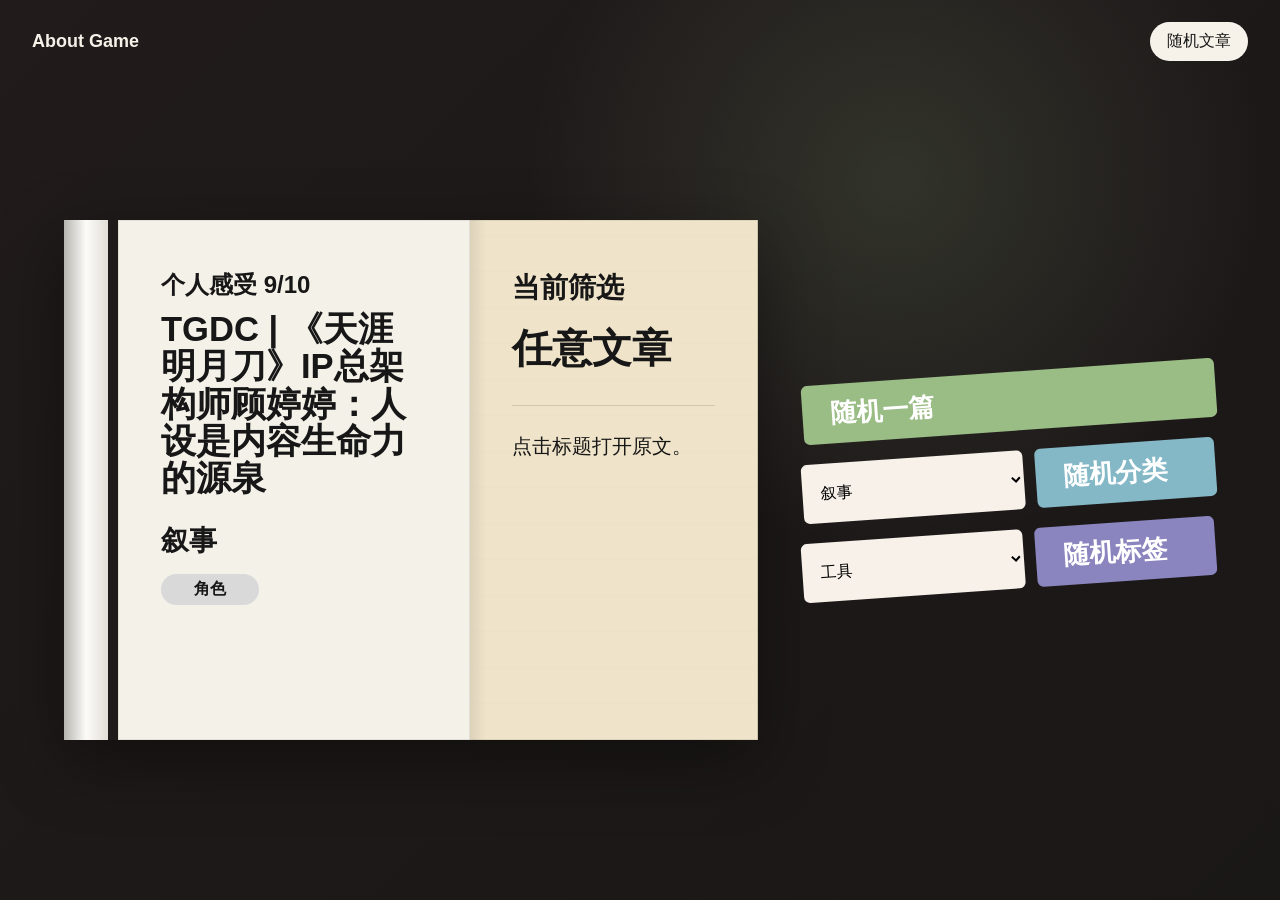
==== index.html @ 3950260c "Add files via upload" ====
<!doctype html>
<html lang="zh-CN">
  <head>
    <meta charset="UTF-8" />
    <meta name="viewport" content="width=device-width, initial-scale=1.0" />
    <title>About Game</title>
    <link rel="stylesheet" href="styles.css?v=2" />
  </head>
  <body class="reader-page">
    <header class="topbar">
      <a class="brand" href="index.html">About Game</a>
      <nav class="nav">
        <a class="active" href="index.html">随机文章</a>
      </nav>
    </header>

    <main class="reader-shell">
      <section class="book-stage" aria-label="随机文章书本">
        <div class="book" id="book">
          <div class="book-spine" aria-hidden="true"></div>
          <article class="page page-left">
            <p class="rating" id="articleRating">个人感受 --/10</p>
            <h1>
              <a id="articleTitle" href="#" target="_blank" rel="noreferrer">点击右侧按钮随机一篇文章</a>
            </h1>
            <p class="category" id="articleCategory">游戏设计文章库</p>
            <div class="pill-row" id="articleTags">
              <span class="pill">设计理论</span>
              <span class="pill">叙事</span>
              <span class="pill">战斗</span>
            </div>
          </article>
          <article class="page page-right">
            <p class="page-kicker">当前筛选</p>
            <p class="filter-text" id="filterText">任意文章</p>
            <p class="hint">点击标题打开原文。</p>
          </article>
        </div>
      </section>

      <aside class="random-panel" aria-label="随机控制">
        <button class="action-button primary" id="randomAny" type="button">随机一篇</button>
        <div class="selector-line">
          <select id="categorySelect" aria-label="选择分类"></select>
          <button class="action-button category-button" id="randomCategory" type="button">随机分类</button>
        </div>
        <div class="selector-line">
          <select id="tagSelect" aria-label="选择标签"></select>
          <button class="action-button tag-button" id="randomTag" type="button">随机标签</button>
        </div>
        <p class="empty-note" id="emptyNote" hidden>这个筛选下还没有文章。</p>
      </aside>
    </main>

    <script src="data.js"></script>
    <script src="app.js?v=3"></script>
  </body>
</html>
---- styles.css ----
:root {
  --ink: #181717;
  --paper: #f3f1e8;
  --paper-deep: #e4d2ad;
  --line: #d7d1c1;
  --bg: #211b1b;
  --green: #9abc85;
  --violet: #8b85bf;
  --blue: #85b8c7;
  --red: #c76f66;
  --panel: #fffaf0;
}

* {
  box-sizing: border-box;
}

body {
  margin: 0;
  min-height: 100vh;
  color: var(--ink);
  font-family: "Microsoft YaHei", "PingFang SC", "Noto Sans SC", Arial, sans-serif;
}

a {
  color: inherit;
}

button,
input,
select {
  font: inherit;
}

button:disabled {
  cursor: wait;
  opacity: 0.64;
}

.topbar {
  align-items: center;
  display: flex;
  gap: 24px;
  justify-content: space-between;
  left: 0;
  padding: 22px 32px;
  position: fixed;
  right: 0;
  top: 0;
  z-index: 10;
}

.brand {
  color: #f6f2e9;
  font-size: 18px;
  font-weight: 800;
  text-decoration: none;
}

.nav {
  display: flex;
  gap: 10px;
}

.nav a {
  border: 1px solid rgba(255, 255, 255, 0.22);
  border-radius: 999px;
  color: #f6f2e9;
  padding: 8px 16px;
  text-decoration: none;
}

.nav a.active,
.nav a:hover {
  background: #f6f2e9;
  color: var(--ink);
}

.reader-page {
  background:
    radial-gradient(circle at 70% 20%, rgba(154, 188, 133, 0.16), transparent 32%),
    linear-gradient(135deg, #211b1b 0%, #1a1717 100%);
}

.reader-shell {
  align-items: center;
  display: grid;
  gap: 44px;
  grid-template-columns: minmax(580px, 780px) minmax(300px, 430px);
  min-height: 100vh;
  padding: 108px 5vw 48px;
}

.book-stage {
  perspective: 1600px;
}

.book {
  display: grid;
  filter: drop-shadow(0 22px 34px rgba(0, 0, 0, 0.4));
  grid-template-columns: 54px minmax(260px, 1fr) minmax(240px, 0.82fr);
  min-height: 520px;
  position: relative;
  transform-style: preserve-3d;
}

.book-spine {
  background:
    linear-gradient(90deg, rgba(0, 0, 0, 0.25), rgba(255, 255, 255, 0.72), rgba(0, 0, 0, 0.08)),
    var(--paper);
  border-right: 10px solid #1f1b1a;
}

.page {
  background: var(--paper);
  border: 1px solid rgba(0, 0, 0, 0.08);
  min-width: 0;
  padding: 48px 42px;
}

.page-left {
  transform-origin: right center;
}

.page-right {
  background:
    linear-gradient(90deg, rgba(0, 0, 0, 0.08), transparent 16px),
    repeating-linear-gradient(0deg, transparent 0, transparent 35px, rgba(215, 209, 193, 0.22) 36px),
    #efe4c9;
  border-left: 0;
}

.book.turning .page-left {
  animation: flipPage 720ms cubic-bezier(0.2, 0.8, 0.2, 1);
}

@keyframes flipPage {
  0% {
    transform: rotateY(0deg);
  }
  45% {
    filter: brightness(0.86);
    transform: rotateY(-76deg);
  }
  100% {
    transform: rotateY(0deg);
  }
}

.page-kicker {
  font-size: 28px;
  font-weight: 900;
  margin: 0;
}

.rating {
  font-size: 24px;
  font-weight: 900;
  margin: 0 0 10px;
}

.page h1 {
  font-size: clamp(28px, 2.7vw, 38px);
  letter-spacing: 0;
  line-height: 1.08;
  margin: 10px 0 24px;
  overflow-wrap: anywhere;
}

.page h1 a {
  cursor: pointer;
  position: relative;
  text-decoration: none;
  z-index: 2;
}

.page h1 a:hover {
  text-decoration: underline;
  text-decoration-thickness: 4px;
}

.category {
  font-size: 28px;
  font-weight: 900;
  margin: 0 0 14px;
}

.pill-row,
.chip-list {
  display: flex;
  flex-wrap: wrap;
  gap: 10px;
}

.pill {
  background: #d9d9d9;
  border-radius: 999px;
  font-weight: 800;
  min-width: 98px;
  padding: 5px 18px;
  text-align: center;
}

.filter-text {
  font-size: 40px;
  font-weight: 900;
  line-height: 1.15;
  margin: 18px 0;
}

.hint {
  border-top: 1px solid rgba(0, 0, 0, 0.12);
  font-size: 20px;
  line-height: 1.65;
  margin-top: 34px;
  padding-top: 24px;
}

.random-panel {
  color: #f8f2ea;
  display: grid;
  gap: 20px;
}

.action-button,
.submit-button,
.ghost-button,
.danger-button {
  border: 0;
  cursor: pointer;
  font-weight: 850;
}

.action-button {
  border-radius: 6px;
  color: white;
  font-size: 26px;
  min-height: 58px;
  padding: 12px 28px;
  text-align: left;
  transform: rotate(-4deg);
  transition:
    transform 160ms ease,
    filter 160ms ease;
}

.action-button:hover {
  filter: brightness(1.08);
  transform: rotate(-2deg) translateX(8px);
}

.primary {
  background: var(--green);
}

.category-button {
  background: var(--blue);
}

.tag-button {
  background: var(--violet);
}

.selector-line {
  display: grid;
  gap: 12px;
  grid-template-columns: minmax(0, 1fr) 180px;
  transform: rotate(-4deg);
  transition: transform 160ms ease;
}

.selector-line:hover {
  transform: rotate(-2deg) translateX(8px);
}

.selector-line select {
  background: #f7f1e9;
  border: 0;
  border-radius: 6px;
  min-width: 0;
  padding: 0 14px;
}

.selector-line .action-button,
.selector-line .action-button:hover {
  transform: none;
}

.empty-note {
  color: #ffd9d4;
  font-weight: 700;
}

.manage-page {
  background: #f1ede3;
}

.manage-page .topbar {
  background: #211b1b;
  position: sticky;
}

.manage-shell {
  display: grid;
  gap: 26px;
  grid-template-columns: minmax(320px, 420px) minmax(0, 1fr);
  padding: 32px;
}

.editor-panel,
.library-panel {
  background: var(--panel);
  border: 1px solid var(--line);
  border-radius: 8px;
  padding: 24px;
}

.editor-panel {
  align-self: start;
  position: sticky;
  top: 96px;
}

.panel-heading {
  align-items: center;
  display: flex;
  gap: 18px;
  justify-content: space-between;
  margin-bottom: 20px;
}

.panel-heading h1 {
  font-size: 28px;
  margin: 0;
}

.panel-heading p {
  color: #766c60;
  font-weight: 700;
  margin: 6px 0 0;
}

form {
  display: grid;
  gap: 16px;
}

label {
  display: grid;
  gap: 8px;
  font-weight: 850;
}

input,
select {
  border: 1px solid #cfc7b7;
  border-radius: 6px;
  min-height: 44px;
  padding: 10px 12px;
}

fieldset {
  border: 0;
  margin: 0;
  padding: 0;
}

legend {
  font-weight: 850;
  margin-bottom: 8px;
}

.input-row {
  display: grid;
  gap: 8px;
  grid-template-columns: minmax(0, 1fr) 96px;
}

.fetch-title-button {
  min-height: 44px;
}

.field-note {
  color: #7a7165;
  font-size: 13px;
  font-weight: 700;
}

.field-note.success {
  color: #477a3b;
}

.field-note.error {
  color: #9a3b32;
}

.field-note.loading {
  color: #5b6997;
}

.form-grid {
  display: grid;
  gap: 12px;
  grid-template-columns: 1fr 110px;
}

.choice-field {
  display: grid;
  gap: 10px;
}

.choice-grid {
  display: flex;
  flex-wrap: wrap;
  gap: 8px;
}

.choice-chip {
  display: inline-flex;
  font-weight: 850;
}

.choice-chip input {
  height: 1px;
  min-height: 0;
  opacity: 0;
  padding: 0;
  position: absolute;
  width: 1px;
}

.choice-chip span {
  background: #e6dfd4;
  border: 1px solid transparent;
  border-radius: 999px;
  cursor: pointer;
  padding: 7px 12px;
  transition:
    background 140ms ease,
    border-color 140ms ease,
    color 140ms ease;
}

.choice-chip input:checked + span {
  background: var(--ink);
  border-color: var(--ink);
  color: #fffaf0;
}

.choice-chip input:focus-visible + span {
  outline: 3px solid rgba(133, 184, 199, 0.7);
  outline-offset: 2px;
}

.choice-field > input {
  margin-top: 2px;
}

.rating-field {
  gap: 10px;
}

.rating-field strong {
  color: #477a3b;
  font-size: 22px;
}

input[type="range"] {
  appearance: none;
  background: linear-gradient(90deg, var(--green) 0 var(--range-value, 78%), #ddd5c8 var(--range-value, 78%) 100%);
  border: 0;
  border-radius: 999px;
  height: 12px;
  min-height: 12px;
  padding: 0;
}

input[type="range"]::-webkit-slider-thumb {
  appearance: none;
  background: var(--ink);
  border: 3px solid #fffaf0;
  border-radius: 50%;
  box-shadow: 0 2px 6px rgba(0, 0, 0, 0.28);
  height: 28px;
  width: 28px;
}

input[type="range"]::-moz-range-thumb {
  background: var(--ink);
  border: 3px solid #fffaf0;
  border-radius: 50%;
  box-shadow: 0 2px 6px rgba(0, 0, 0, 0.28);
  height: 22px;
  width: 22px;
}

.submit-button {
  background: var(--ink);
  border-radius: 6px;
  color: white;
  min-height: 48px;
}

.ghost-button,
.danger-button {
  border-radius: 6px;
  min-height: 36px;
  padding: 8px 12px;
}

.ghost-button {
  background: #ebe5da;
}

.danger-button {
  background: #ffe2de;
  color: #8e2f26;
}

.search-input {
  max-width: 320px;
  width: 42%;
}

.library-tools {
  align-items: center;
  display: flex;
  flex-wrap: wrap;
  gap: 10px;
  justify-content: flex-end;
  min-width: min(100%, 520px);
}

.library-tools .search-input {
  flex: 1 1 220px;
  width: auto;
}

.import-export-status {
  color: #766c60;
  flex-basis: 100%;
  font-size: 13px;
  font-weight: 800;
  margin: 0;
  min-height: 18px;
  text-align: right;
}

.import-export-status.success {
  color: #477a3b;
}

.import-export-status.error {
  color: #9a3b32;
}

.taxonomy-row {
  border-bottom: 1px solid var(--line);
  border-top: 1px solid var(--line);
  display: grid;
  gap: 18px;
  grid-template-columns: 1fr 1fr;
  margin-bottom: 18px;
  padding: 18px 0;
}

.mini-chip {
  background: #e4ddd0;
  border-radius: 999px;
  color: #3d3832;
  display: inline-flex;
  font-size: 13px;
  font-weight: 800;
  padding: 5px 10px;
}

.mini-chip.muted {
  color: #8d8377;
}

.article-list {
  display: grid;
  gap: 12px;
}

.article-card {
  align-items: center;
  background: #fffdf8;
  border: 1px solid #ded6c7;
  border-radius: 8px;
  display: grid;
  gap: 18px;
  grid-template-columns: minmax(0, 1fr) auto;
  padding: 18px;
}

.article-title {
  font-size: 18px;
  font-weight: 900;
  overflow-wrap: anywhere;
  text-decoration: none;
}

.article-title:hover {
  text-decoration: underline;
}

.article-meta {
  color: #776d61;
  font-weight: 800;
  margin: 8px 0;
}

.article-actions {
  align-items: center;
  display: flex;
  gap: 10px;
}

.score {
  background: var(--green);
  border-radius: 6px;
  color: white;
  font-weight: 900;
  min-width: 64px;
  padding: 8px 10px;
  text-align: center;
}

.list-empty {
  color: #766c60;
  font-weight: 800;
  margin: 16px 0;
}

@media (max-width: 980px) {
  .topbar {
    padding: 16px;
    position: static;
  }

  .reader-shell,
  .manage-shell {
    grid-template-columns: 1fr;
    padding: 24px 16px;
  }

  .reader-shell {
    min-height: auto;
  }

  .book {
    grid-template-columns: 34px minmax(0, 1fr);
    min-height: 500px;
  }

  .page-right {
    display: none;
  }

  .page {
    padding: 38px 28px;
  }

  .selector-line {
    grid-template-columns: 1fr;
    transform: none;
  }

  .selector-line:hover {
    transform: none;
  }

  .action-button {
    font-size: 22px;
    transform: none;
  }

  .editor-panel {
    position: static;
  }

  .taxonomy-row,
  .article-card {
    grid-template-columns: 1fr;
  }

  .article-actions,
  .panel-heading {
    align-items: stretch;
    flex-wrap: wrap;
  }

  .search-input {
    max-width: none;
    width: 100%;
  }

  .library-tools {
    justify-content: stretch;
    width: 100%;
  }

  .library-tools .ghost-button {
    flex: 1 1 130px;
  }

  .import-export-status {
    text-align: left;
  }
}

@media (max-width: 560px) {
  .nav {
    width: 100%;
  }

  .topbar {
    align-items: flex-start;
    flex-direction: column;
  }

  .nav a {
    flex: 1;
    text-align: center;
  }

  .page h1 {
    font-size: 32px;
  }

  .category {
    font-size: 26px;
  }

  .form-grid {
    grid-template-columns: 1fr;
  }

  .input-row {
    grid-template-columns: 1fr;
  }
}
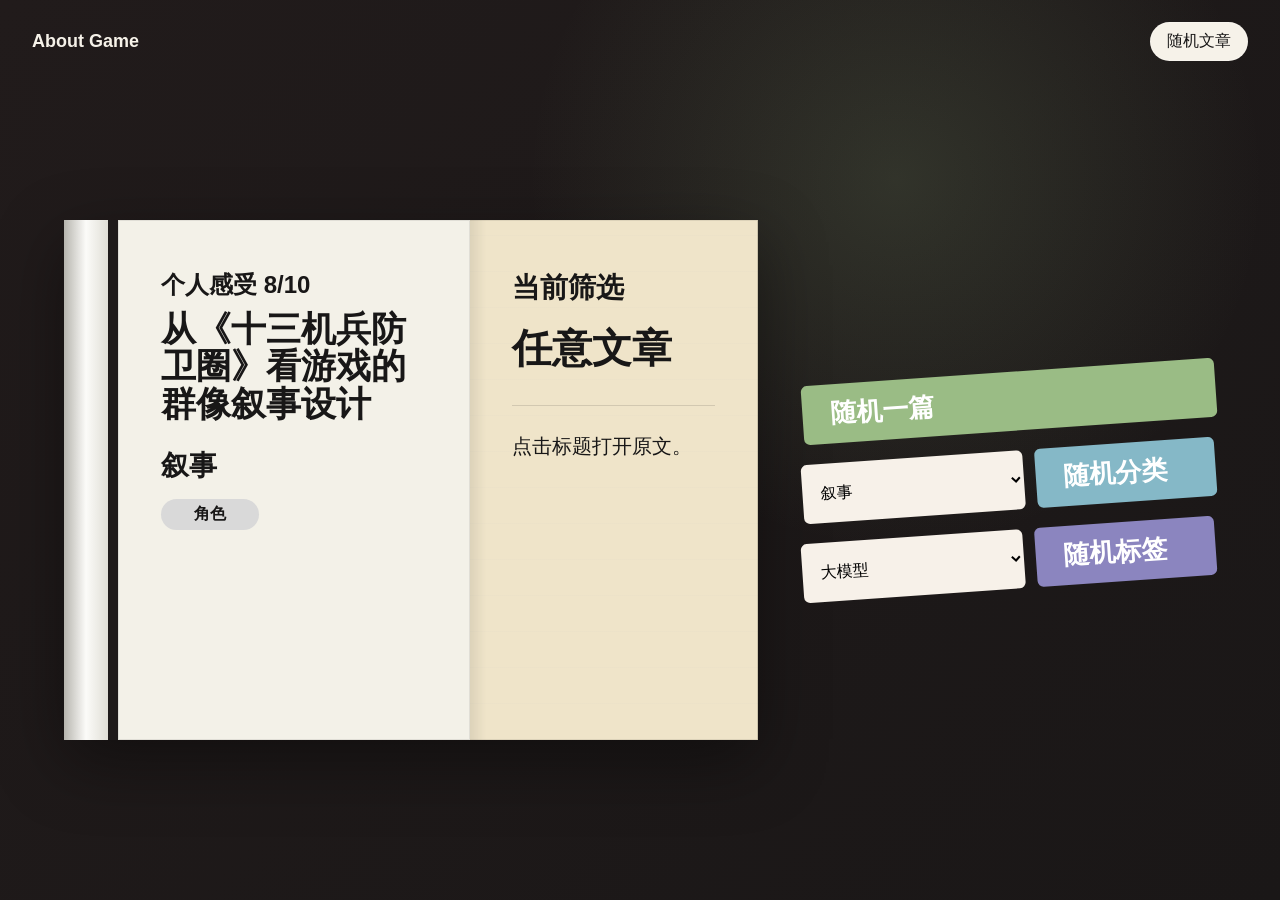
==== commit 54beef79: "Update script sources with version numbers" ====
--- a/index.html
+++ b/index.html
@@ -52,7 +52,7 @@
       </aside>
     </main>
 
-    <script src="data.js"></script>
-    <script src="app.js?v=3"></script>
+    <script src="data.js?v=2"></script>
+    <script src="app.js?v=4"></script>
   </body>
 </html>
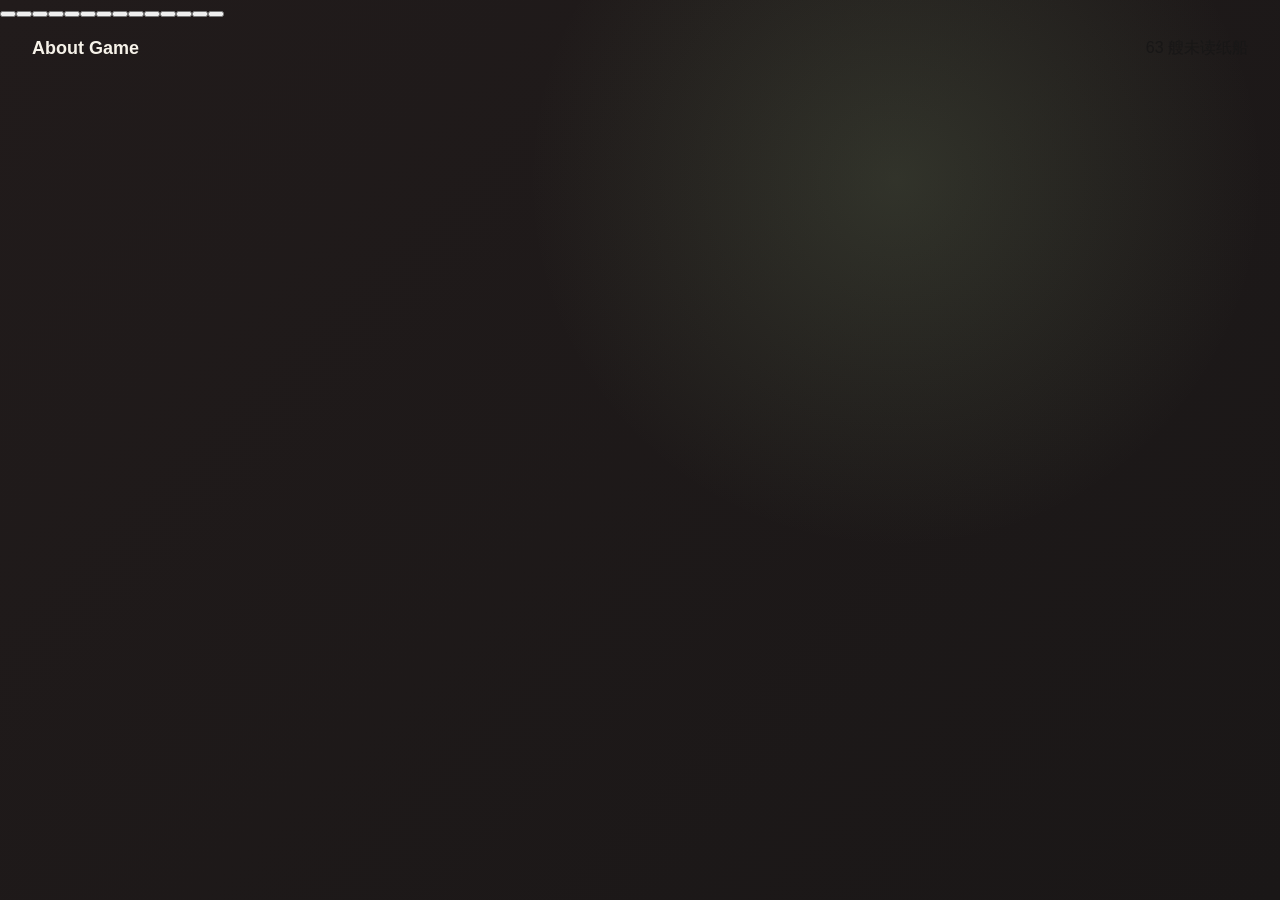
==== commit bcefd056: "Update index.html" ====
--- a/index.html
+++ b/index.html
@@ -4,55 +4,33 @@
     <meta charset="UTF-8" />
     <meta name="viewport" content="width=device-width, initial-scale=1.0" />
     <title>About Game</title>
-    <link rel="stylesheet" href="styles.css?v=2" />
+    <link rel="stylesheet" href="styles.css?v=5" />
   </head>
   <body class="reader-page">
-    <header class="topbar">
+    <header class="topbar water-topbar">
       <a class="brand" href="index.html">About Game</a>
-      <nav class="nav">
-        <a class="active" href="index.html">随机文章</a>
-      </nav>
+      <p class="water-count" id="waterCount">纸船正在靠岸</p>
     </header>
 
-    <main class="reader-shell">
-      <section class="book-stage" aria-label="随机文章书本">
-        <div class="book" id="book">
-          <div class="book-spine" aria-hidden="true"></div>
-          <article class="page page-left">
-            <p class="rating" id="articleRating">个人感受 --/10</p>
-            <h1>
-              <a id="articleTitle" href="#" target="_blank" rel="noreferrer">点击右侧按钮随机一篇文章</a>
-            </h1>
-            <p class="category" id="articleCategory">游戏设计文章库</p>
-            <div class="pill-row" id="articleTags">
-              <span class="pill">设计理论</span>
-              <span class="pill">叙事</span>
-              <span class="pill">战斗</span>
-            </div>
-          </article>
-          <article class="page page-right">
-            <p class="page-kicker">当前筛选</p>
-            <p class="filter-text" id="filterText">任意文章</p>
-            <p class="hint">点击标题打开原文。</p>
-          </article>
-        </div>
+    <main class="water-scene" id="waterScene" aria-label="文章纸船水面">
+      <div class="water-glow" aria-hidden="true"></div>
+      <div class="wave-layer wave-layer-back" aria-hidden="true"></div>
+      <div class="wave-layer wave-layer-mid" aria-hidden="true"></div>
+      <div class="wave-layer wave-layer-front" aria-hidden="true"></div>
+      <div class="boat-field" id="boatField"></div>
+
+      <section class="note-overlay" id="noteOverlay" hidden>
+        <article class="article-note" id="articleNote" role="dialog" aria-modal="false" aria-labelledby="noteTitle">
+          <p class="note-rating" id="noteRating">个人感受 --/10</p>
+          <h1 id="noteTitle">文章标题</h1>
+          <p class="note-category" id="noteCategory">分类</p>
+          <div class="note-tags" id="noteTags"></div>
+          <a class="note-link" id="noteLink" href="#" target="_blank" rel="noreferrer">打开文章</a>
+        </article>
       </section>
-
-      <aside class="random-panel" aria-label="随机控制">
-        <button class="action-button primary" id="randomAny" type="button">随机一篇</button>
-        <div class="selector-line">
-          <select id="categorySelect" aria-label="选择分类"></select>
-          <button class="action-button category-button" id="randomCategory" type="button">随机分类</button>
-        </div>
-        <div class="selector-line">
-          <select id="tagSelect" aria-label="选择标签"></select>
-          <button class="action-button tag-button" id="randomTag" type="button">随机标签</button>
-        </div>
-        <p class="empty-note" id="emptyNote" hidden>这个筛选下还没有文章。</p>
-      </aside>
     </main>
 
     <script src="data.js?v=2"></script>
-    <script src="app.js?v=4"></script>
+    <script src="app.js?v=7"></script>
   </body>
 </html>
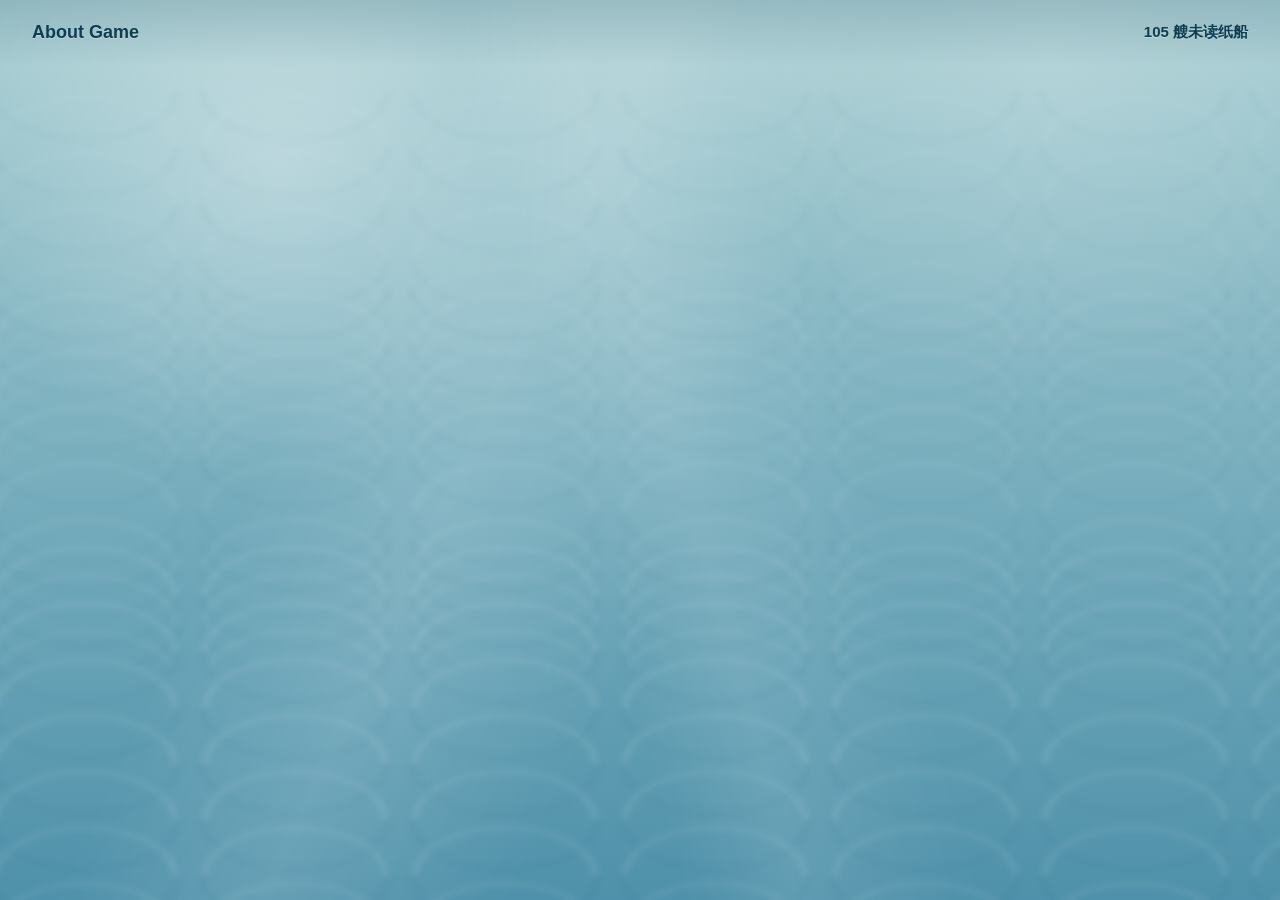
==== commit 9179f250: "Update data.js version in index.html" ====
--- a/index.html
+++ b/index.html
@@ -30,7 +30,7 @@
       </section>
     </main>
 
-    <script src="data.js?v=2"></script>
+    <script src="data.js?v=3"></script>
     <script src="app.js?v=7"></script>
   </body>
 </html>
--- a/styles.css
+++ b/styles.css
@@ -741,3 +741,397 @@
     grid-template-columns: 1fr;
   }
 }
+
+.reader-page {
+  background: #9fc7ce;
+  min-height: 100vh;
+  overflow: hidden;
+}
+
+.water-topbar {
+  background: linear-gradient(180deg, rgba(62, 110, 128, 0.26), rgba(62, 110, 128, 0));
+  color: #0D3E52;
+  pointer-events: none;
+}
+
+.water-topbar .brand,
+.water-count {
+  color: #0D3E52;
+  text-shadow: 0 1px 0 rgba(255, 255, 255, 0.28);
+}
+
+.water-topbar .brand {
+  pointer-events: auto;
+}
+
+.water-count {
+  font-size: 15px;
+  font-weight: 850;
+  margin: 0;
+}
+
+.water-scene {
+  background:
+    radial-gradient(circle at 22% 18%, rgba(255, 255, 255, 0.32), transparent 26%),
+    radial-gradient(circle at 82% 8%, rgba(255, 255, 255, 0.16), transparent 24%),
+    linear-gradient(180deg, #acd0d4 0%, #77adbd 54%, #4f91aa 100%);
+  min-height: 100vh;
+  overflow: hidden;
+  position: relative;
+}
+
+.water-glow {
+  animation: waterDrift 18s ease-in-out infinite alternate;
+  background:
+    linear-gradient(115deg, transparent 0 32%, rgba(255, 255, 255, 0.16) 42%, transparent 54%),
+    linear-gradient(75deg, transparent 0 46%, rgba(255, 255, 255, 0.12) 52%, transparent 62%);
+  inset: -12%;
+  opacity: 0.82;
+  position: absolute;
+}
+
+.wave-layer {
+  animation: waveMove 24s linear infinite;
+  background-image:
+    radial-gradient(ellipse at 50% 100%, transparent 0 58%, rgba(255, 255, 255, 0.24) 60%, transparent 64%),
+    radial-gradient(ellipse at 50% 0%, transparent 0 60%, rgba(36, 105, 130, 0.2) 62%, transparent 66%);
+  background-size: 210px 56px;
+  height: 42vh;
+  left: -18%;
+  opacity: 0.78;
+  position: absolute;
+  right: -18%;
+  filter: blur(3px);
+  
+}
+
+.wave-layer-back {
+  animation-duration: 34s;
+  bottom: 48vh;
+  opacity: 0.28;
+}
+
+.wave-layer-mid {
+  animation-direction: reverse;
+  animation-duration: 26s;
+  bottom: 26vh;
+  opacity: 0.42;
+}
+
+.wave-layer-front {
+  animation-duration: 18s;
+  bottom: -2vh;
+  opacity: 0.58;
+}
+
+.boat-field {
+  inset: 8vh 0 6vh;
+  pointer-events: none;
+  position: absolute;
+}
+
+.paper-boat-button {
+  animation:
+    sailAcross var(--sail-duration) linear var(--sail-delay) infinite,
+    boatBob 4.4s ease-in-out var(--sail-delay) infinite;
+  background: transparent;
+  border: 0;
+  cursor: pointer;
+  height: 118px;
+  left: -210px;
+  padding: 0;
+  pointer-events: auto;
+  position: absolute;
+  top: var(--boat-top);
+  transform: translate3d(-210px, 0, 0) scale(var(--boat-scale));
+  transform-origin: center;
+  width: 199px;
+}
+
+.paper-boat-button:hover .paper-boat,
+.paper-boat-button:focus-visible .paper-boat {
+  filter: drop-shadow(0 16px 16px rgba(12, 59, 82, 0.32)) brightness(1.05);
+  transform: translateY(-5px) rotate(-1deg);
+}
+
+.paper-boat-button:focus-visible {
+  outline: none;
+}
+
+.paper-boat-button.is-viewed {
+  opacity: 0.6;
+
+}
+
+.paper-boat {
+  display: block;
+  height: 117px;
+  position: relative;
+  transition:
+    filter 160ms ease,
+    transform 160ms ease;
+  width: 184px;
+}
+
+.boat-shadow {
+  background: rgba(24, 72, 88, 0.22);
+  border-radius: 50%;
+  bottom: 2px;
+  filter: blur(1px);
+  height: 20px;
+  left: 22px;
+  position: absolute;
+  transform: skewX(-24deg);
+  width: 90px;
+}
+
+.boat-wing-left,
+.boat-main-sail,
+.boat-bow,
+.boat-center-fold,
+.boat-hull {
+  position: absolute;
+}
+
+.boat-wing-left {
+  background: linear-gradient(148deg, #f1eee7 0%, #d1cbc0 100%);
+  clip-path: polygon(0% 100%, 100% 100%, 66% 0%);
+  height: 60px;
+  left: 30px;
+  top: 0px;
+  width: 48px;
+  z-index: 2;
+}
+
+.boat-main-sail {
+  background: linear-gradient(148deg, #eeeee7 0%, #efefeb 100%);
+  clip-path: polygon(0% 0%, 26% 100%, 100% 88%);
+  height: 60px;
+  left: 60px;
+  top: 0px;
+  width: 68px;
+  z-index: 4;
+}
+
+.boat-bow {
+  background: linear-gradient(150deg, #ffffff 0%, #efefec 78%);
+  clip-path: polygon(0% 26%, 56% 100%, 100% 0%);
+  height: 63px;
+  left: 78px;
+  top: 40px;
+  width: 90px;
+  z-index: 5;
+}
+
+.boat-center-fold {
+  background: linear-gradient(50deg, #E7E0D7 0%, #e9e3d8 60%, #f5f3ee 100%);
+  clip-path: polygon(0% 100%, 50% 0%, 100% 88%);
+  height: 60px;
+  left: 30px;
+  top: 50px;
+  width: 98px;
+  z-index: 3;
+}
+
+.boat-hull {
+  background: linear-gradient(168deg, #fffefa 0%, #e7e1d7 64%, #d7d1c6 100%);
+  clip-path: polygon(0% 0%, 48% 100%, 92% 8%);
+  height: 58px;
+  left: -25px;
+  top: 52px;
+  width: 114px;
+  z-index: 6;
+}
+
+.note-overlay {
+  align-items: center;
+  display: flex;
+  inset: 0;
+  justify-content: center;
+  padding: 24px;
+  pointer-events: none;
+  position: fixed;
+  z-index: 20;
+}
+
+.note-overlay[hidden] {
+  display: none;
+}
+
+.article-note {
+  animation: noteIn 220ms ease-out;
+  background:
+    radial-gradient(circle at 12% 4%, rgba(0, 0, 0, 0.06), transparent 11%),
+    radial-gradient(circle at 92% 94%, rgba(0, 0, 0, 0.05), transparent 13%),
+    linear-gradient(180deg, #fffefa, #f2eee2);
+  box-shadow:
+    0 28px 60px rgba(27, 75, 92, 0.28),
+    inset 0 0 24px rgba(105, 92, 70, 0.08);
+  clip-path: polygon(
+    1% 9%,
+    8% 5%,
+    18% 6%,
+    27% 2%,
+    37% 5%,
+    48% 3%,
+    61% 6%,
+    74% 3%,
+    87% 6%,
+    98% 4%,
+    96% 18%,
+    99% 31%,
+    96% 45%,
+    98% 60%,
+    95% 75%,
+    97% 92%,
+    84% 95%,
+    70% 93%,
+    57% 98%,
+    43% 94%,
+    30% 97%,
+    17% 94%,
+    4% 97%,
+    6% 82%,
+    2% 67%,
+    5% 51%,
+    2% 35%,
+    4% 21%
+  );
+  max-width: min(720px, 92vw);
+  min-height: 320px;
+  padding-top: clamp(42px, 6vw, 72px);
+  padding-bottom: clamp(42px, 6vw, 72px);
+
+  padding-left: clamp(50px, 8vw, 90px);
+  padding-right: clamp(40px, 5vw, 70px);
+  pointer-events: auto;
+  width: min(720px, 92vw);
+}
+
+.note-rating {
+  font-size: clamp(16px, 2vw, 28px);
+  font-weight: 850;
+  margin: 0 20 14px;
+}
+
+.article-note h1 {
+  font-size: clamp(36px, 5vw, 52px);
+  letter-spacing: 0;
+  line-height: 1.05;
+  margin: 0 20 20px;
+  overflow-wrap: anywhere;
+}
+
+.note-category {
+  font-size: clamp(24px, 3vw, 36px);
+  font-weight: 900;
+  margin: 0 20 18px;
+}
+
+.note-tags {
+  display: flex;
+  flex-wrap: wrap;
+  gap: 10px;
+  margin-bottom: 28px;
+}
+
+.note-tag {
+  background: #d9d9d9;
+  border-radius: 999px;
+  font-weight: 850;
+  padding: 6px 18px;
+}
+
+.note-link {
+  background: #0D3E52;
+  border-radius: 999px;
+  color: #fffefa;
+  display: inline-flex;
+  font-weight: 900;
+  padding: 12px 22px;
+  text-decoration: none;
+}
+
+.note-link:hover {
+  background: #1d5870;
+}
+
+@keyframes sailAcross {
+  0% {
+    left: -180px;
+  }
+  100% {
+    left: calc(100vw + 180px);
+  }
+}
+
+@keyframes boatBob {
+  0%,
+  100% {
+    margin-top: 0;
+  }
+  50% {
+    margin-top: -18px;
+  }
+}
+
+@keyframes waveMove {
+  from {
+    transform: translateX(0);
+  }
+  to {
+    transform: translateX(210px);
+  }
+}
+
+@keyframes waterDrift {
+  from {
+    transform: translateX(-3%) translateY(-1%);
+  }
+  to {
+    transform: translateX(3%) translateY(1%);
+  }
+}
+
+@keyframes noteIn {
+  from {
+    opacity: 0;
+    transform: translateY(18px) rotate(-1deg) scale(0.98);
+  }
+  to {
+    opacity: 1;
+    transform: translateY(0) rotate(0deg) scale(1);
+  }
+}
+
+@media (max-width: 760px) {
+  .water-topbar {
+    align-items: flex-start;
+    gap: 4px;
+    padding: 18px;
+    position: fixed;
+  }
+
+  .water-count {
+    font-size: 13px;
+  }
+
+  .boat-field {
+    inset: 12vh 0 8vh;
+  }
+
+  .paper-boat-button {
+    height: 82px;
+    width: 112px;
+  }
+
+  .paper-boat {
+    transform: scale(0.86);
+    transform-origin: left top;
+  }
+
+  .article-note {
+    min-height: 280px;
+    padding: 42px 30px;
+  }
+}
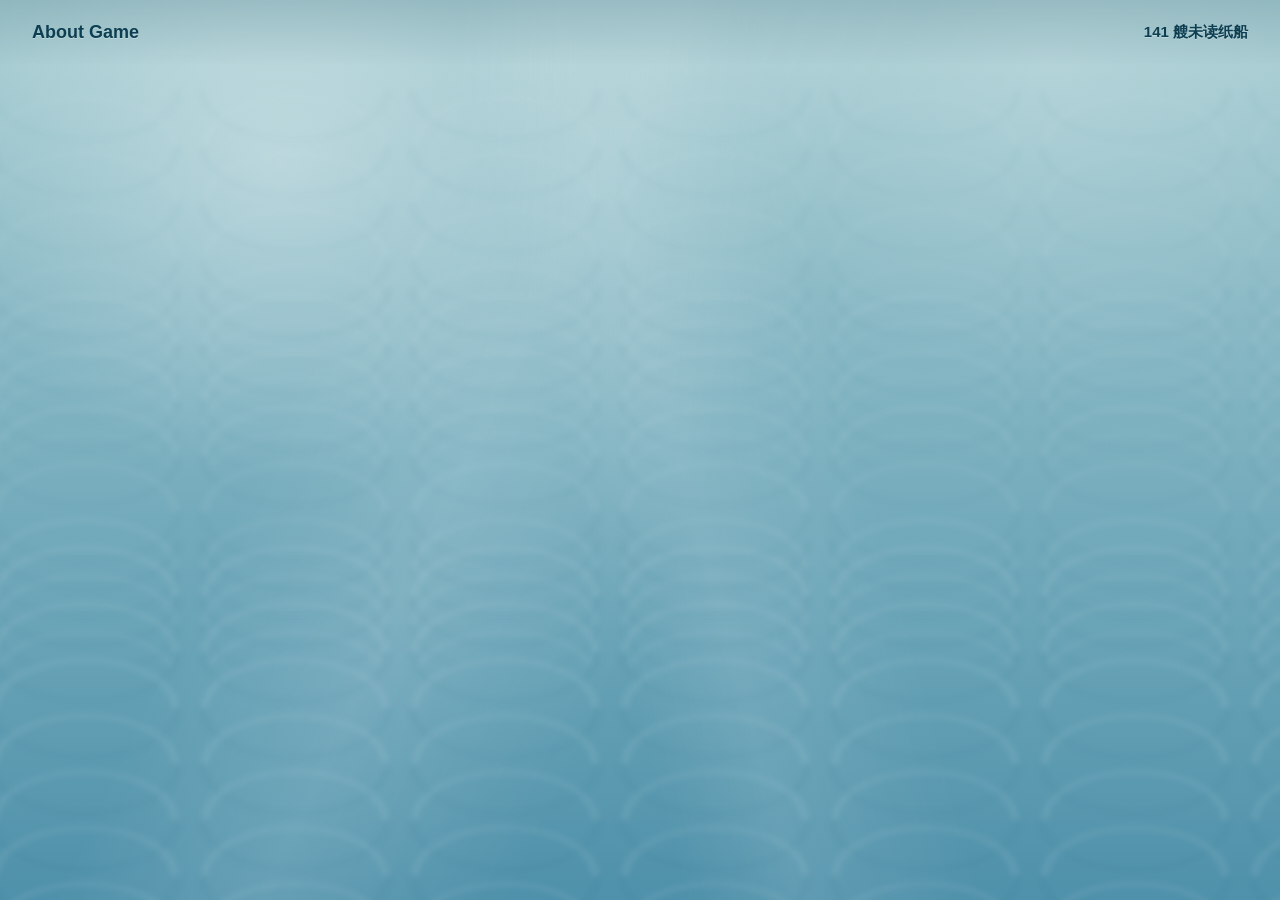
==== commit 30baf19b: "Update index.html" ====
--- a/index.html
+++ b/index.html
@@ -30,7 +30,7 @@
       </section>
     </main>
 
-    <script src="data.js?v=3"></script>
+    <script src="data.js?v=4"></script>
     <script src="app.js?v=7"></script>
   </body>
 </html>
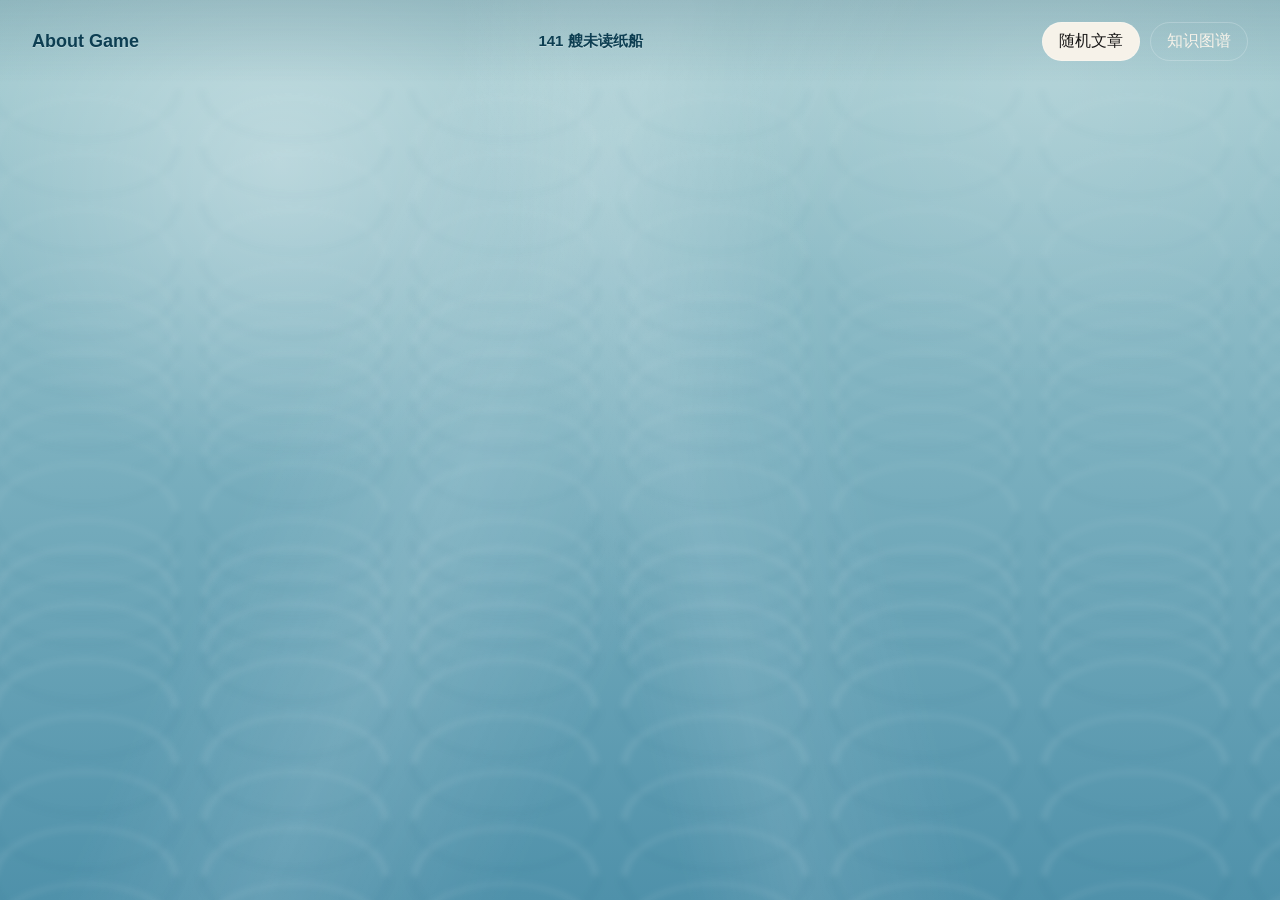
==== commit 5fbf5e16: "Update index.html" ====
--- a/index.html
+++ b/index.html
@@ -4,12 +4,16 @@
     <meta charset="UTF-8" />
     <meta name="viewport" content="width=device-width, initial-scale=1.0" />
     <title>About Game</title>
-    <link rel="stylesheet" href="styles.css?v=5" />
+    <link rel="stylesheet" href="styles.css?v=6" />
   </head>
   <body class="reader-page">
     <header class="topbar water-topbar">
       <a class="brand" href="index.html">About Game</a>
       <p class="water-count" id="waterCount">纸船正在靠岸</p>
+      <nav class="nav water-nav">
+        <a class="active" href="index.html">随机文章</a>
+        <a href="graph.html">知识图谱</a>
+      </nav>
     </header>
 
     <main class="water-scene" id="waterScene" aria-label="文章纸船水面">
@@ -30,7 +34,7 @@
       </section>
     </main>
 
-    <script src="data.js?v=4"></script>
+    <script src="data.js?v=3"></script>
     <script src="app.js?v=7"></script>
   </body>
 </html>
